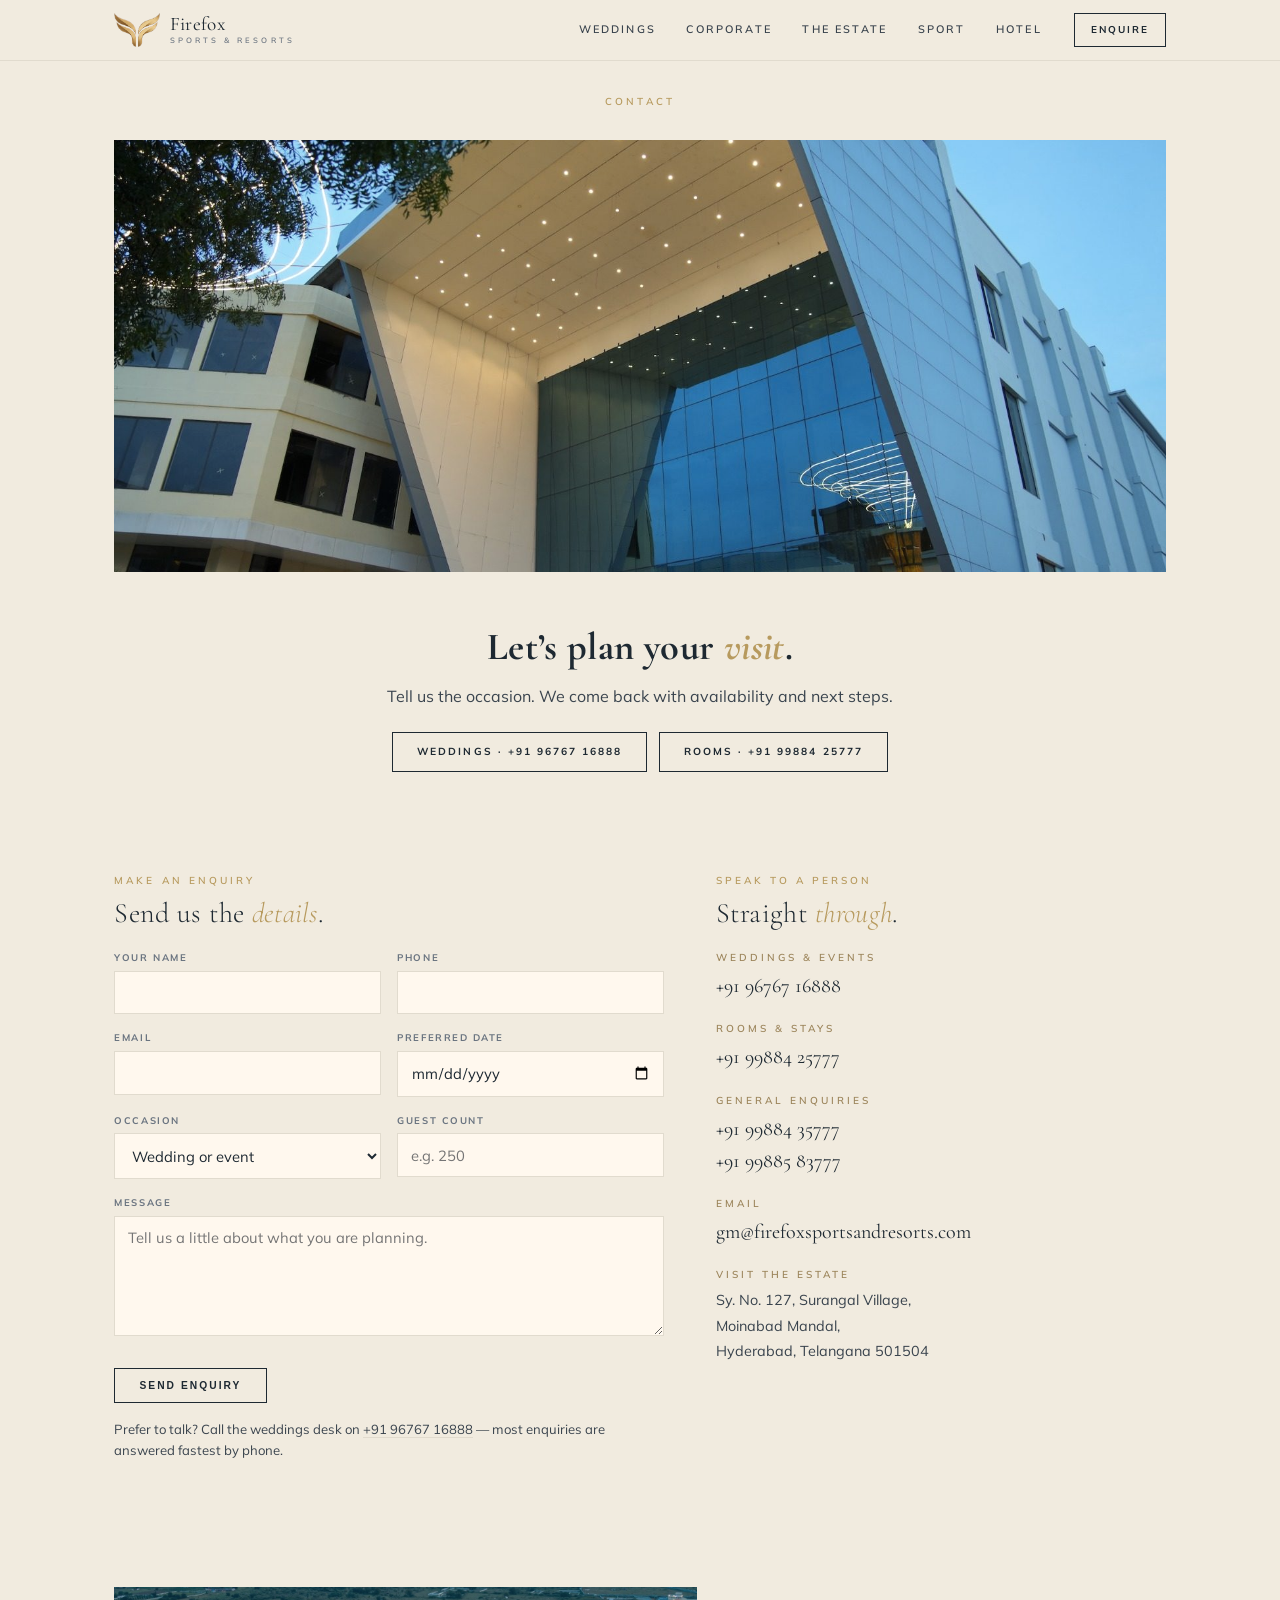
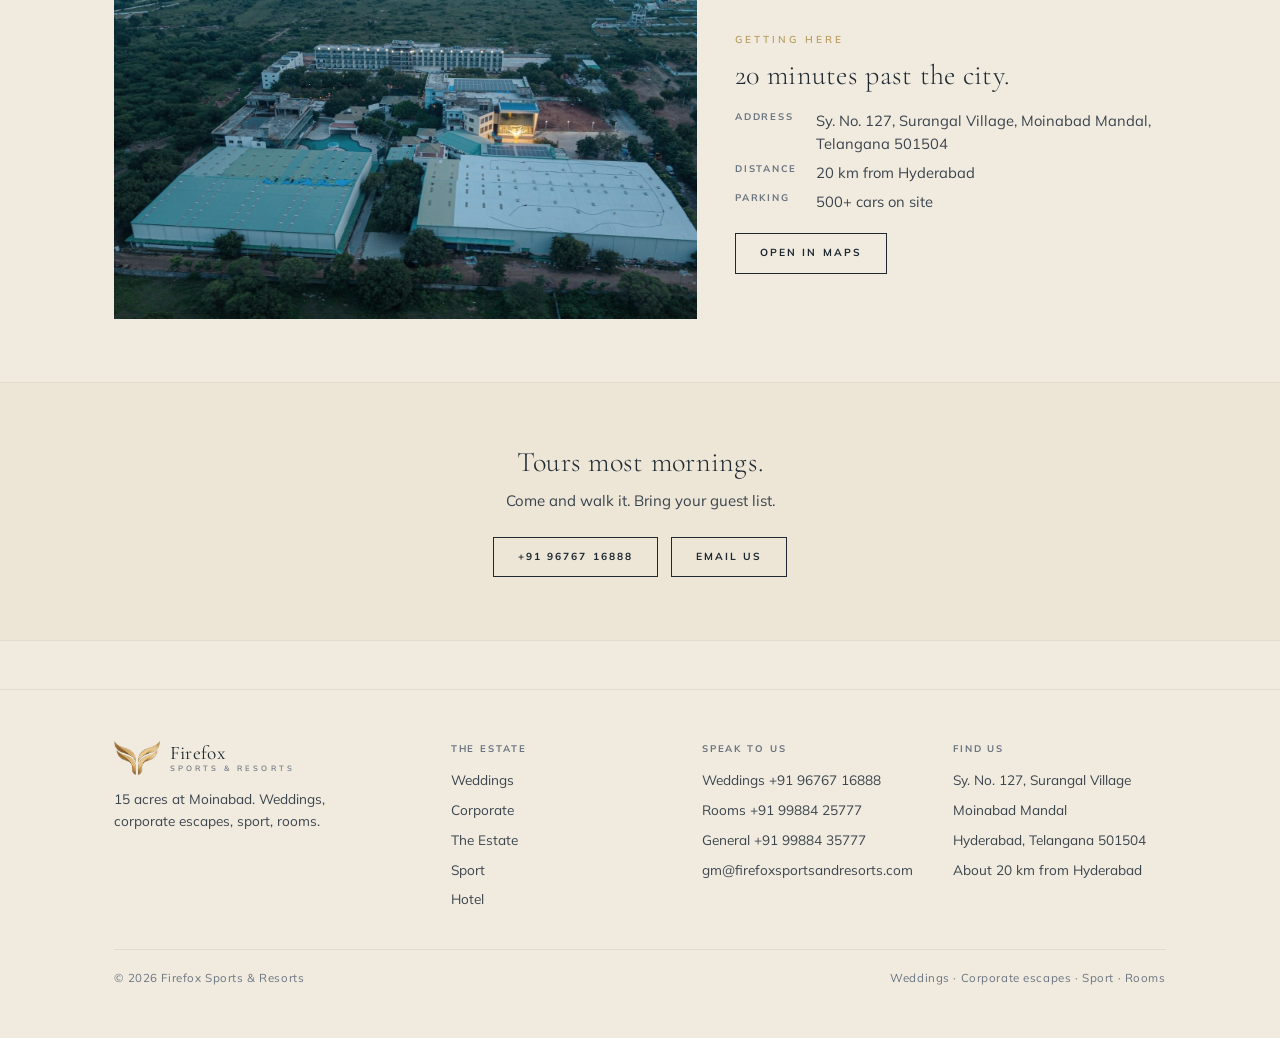
==== contact.html @ 6487f844 "aug 15 update" ====
<!DOCTYPE html><html lang="en-IN"><head>
<meta charset="utf-8"><meta name="viewport" content="width=device-width, initial-scale=1">
<title>Contact &amp; enquire — Firefox Sports &amp; Resorts, Moinabad</title>
<meta name="description" content="Enquire about weddings, corporate escapes, day outings, sport and rooms at Firefox Sports & Resorts, Moinabad — 20 km from Hyderabad. Weddings +91 96767 16888.">
<link rel="preconnect" href="https://fonts.googleapis.com"><link rel="preconnect" href="https://fonts.gstatic.com" crossorigin>
<link href="https://fonts.googleapis.com/css2?family=Cormorant+Garamond:ital,wght@0,300;0,400;0,500;0,600;0,700;1,300;1,400;1,600;1,700&family=Mulish:wght@300;400;500;600;700&display=swap" rel="stylesheet">
<link rel="stylesheet" href="aman.css">
<script type="application/ld+json">
{"@context":"https://schema.org","@type":["LocalBusiness","EventVenue"],"name":"Firefox Sports & Resorts","description":"A 15-acre events estate at Moinabad, 20 km from Hyderabad — weddings and corporate escapes, with 100 rooms and a large indoor sports complex on site.","address":{"@type":"PostalAddress","streetAddress":"Sy. No. 127, Surangal Village","addressLocality":"Moinabad","addressRegion":"Telangana","postalCode":"501504","addressCountry":"IN"},"telephone":"+91 96767 16888","email":"gm@firefoxsportsandresorts.com"}
</script>
</head><body><header><div class="wrap bar">
<a class="brand" href="index.html" aria-label="Firefox Sports and Resorts — home"><img class="logo" src="assets/img/logo.png" alt=""><span class="wm">Firefox<small>Sports &amp; Resorts</small></span></a>
<nav><a href="weddings.html">Weddings</a><a href="corporate.html">Corporate</a><a href="estate.html">The Estate</a><a href="sports.html">Sport</a><a href="hotel.html">Hotel</a></nav>
<a class="enq" href="contact.html">Enquire</a>
</div></header>
<main id="main"><section class="hero wrap">
<span class="eyebrow">Contact</span>
<div class="hero-figure"><img src="assets/img/conv-facade.jpg" alt="The convention centre and the drive into the estate"></div>
<h1>Let&rsquo;s plan your <em>visit</em>.</h1>
<p class="sub">Tell us the occasion. We come back with availability and next steps.</p>
<div class="hero-cta"><a class="btn" href="tel:+919676716888">Weddings &middot; +91 96767 16888</a><a class="btn" href="tel:+919988425777">Rooms &middot; +91 99884 25777</a></div>
</section><section class="contact wrap"><div class="grid">
<div>
<span class="eyebrow">Make an enquiry</span><h2>Send us the <em>details</em>.</h2>
<form class="form" id="enquiry" novalidate>
<div class="frow"><div class="field"><label for="name">Your name</label><input id="name" name="name" type="text" autocomplete="name" required></div><div class="field"><label for="phone">Phone</label><input id="phone" name="phone" type="tel" autocomplete="tel" required></div></div>
<div class="frow"><div class="field"><label for="email">Email</label><input id="email" name="email" type="email" autocomplete="email"></div><div class="field"><label for="date">Preferred date</label><input id="date" name="date" type="date"></div></div>
<div class="frow"><div class="field"><label for="type">Occasion</label><select id="type" name="type"><option>Wedding or event</option><option>Corporate escape</option><option>Day outing</option><option>Sports booking</option><option>Rooms &amp; stay</option><option>Summer camp</option></select></div><div class="field"><label for="guests">Guest count</label><input id="guests" name="guests" type="number" min="1" placeholder="e.g. 250"></div></div>
<div class="field full"><label for="message">Message</label><textarea id="message" name="message" placeholder="Tell us a little about what you are planning."></textarea></div>
<button class="btn" type="submit">Send enquiry</button>
<p class="note" role="status" id="enq-note">Prefer to talk? Call the weddings desk on <a href="tel:+919676716888" style="border-bottom:1px solid var(--line)">+91 96767 16888</a> &mdash; most enquiries are answered fastest by phone.</p>
</form>
</div>
<div>
<span class="eyebrow">Speak to a person</span><h2>Straight <em>through</em>.</h2>
<div class="desks">
<div class="desk"><p class="eyebrow">Weddings &amp; events</p><a href="tel:+919676716888">+91 96767 16888</a></div>
<div class="desk"><p class="eyebrow">Rooms &amp; stays</p><a href="tel:+919988425777">+91 99884 25777</a></div>
<div class="desk"><p class="eyebrow">General enquiries</p><a href="tel:+919988435777">+91 99884 35777</a><a href="tel:+919988583777">+91 99885 83777</a></div>
<div class="desk"><p class="eyebrow">Email</p><a href="mailto:gm@firefoxsportsandresorts.com">gm@firefoxsportsandresorts.com</a></div>
<div class="desk"><p class="eyebrow">Visit the estate</p><span class="val">Sy. No. 127, Surangal Village,<br>Moinabad Mandal,<br>Hyderabad, Telangana 501504</span></div>
</div>
</div>
</div></section><section class="wrap"><div class="where">
<div class="fig"><img src="assets/img/aerial.jpg" alt="The estate seen from the air"></div>
<div class="txt"><span class="eyebrow">Getting here</span><h2>20 minutes past the city.</h2><dl><dt>Address</dt><dd>Sy. No. 127, Surangal Village, Moinabad Mandal, Telangana 501504</dd><dt>Distance</dt><dd>20 km from Hyderabad</dd><dt>Parking</dt><dd>500+ cars on site</dd></dl><a class="btn" href="https://www.google.com/maps/search/?api=1&amp;query=Firefox+Sports+and+Resorts+Moinabad+Hyderabad" target="_blank" rel="noopener">Open in Maps</a></div>
</div></section><section class="enquire"><div class="wrap"><h2>Tours most mornings.</h2><p>Come and walk it. Bring your guest list.</p><div class="cta"><a class="btn" href="tel:+919676716888">+91 96767 16888</a><a class="btn" href="mailto:gm@firefoxsportsandresorts.com">Email us</a></div></div></section></main>
<footer class="foot"><div class="wrap">
<div class="cols">
<div><div class="brand"><img class="logo" src="assets/img/logo.png" alt=""><span class="wm">Firefox<small>Sports &amp; Resorts</small></span></div><p class="tag">15 acres at Moinabad. Weddings, corporate escapes, sport, rooms.</p></div>
<div><h4>The estate</h4><ul><li><a href="weddings.html">Weddings</a></li><li><a href="corporate.html">Corporate</a></li><li><a href="estate.html">The Estate</a></li><li><a href="sports.html">Sport</a></li><li><a href="hotel.html">Hotel</a></li></ul></div>
<div><h4>Speak to us</h4><ul><li>Weddings <a href="tel:+919676716888">+91 96767 16888</a></li><li>Rooms <a href="tel:+919988425777">+91 99884 25777</a></li><li>General <a href="tel:+919988435777">+91 99884 35777</a></li><li><a href="mailto:gm@firefoxsportsandresorts.com">gm@firefoxsportsandresorts.com</a></li></ul></div>
<div><h4>Find us</h4><ul><li>Sy. No. 127, Surangal Village</li><li>Moinabad Mandal</li><li>Hyderabad, Telangana 501504</li><li>About 20 km from Hyderabad</li></ul></div>
</div>
<div class="base"><span>&copy; 2026 Firefox Sports &amp; Resorts</span><span>Weddings &middot; Corporate escapes &middot; Sport &middot; Rooms</span></div>
</div></footer>
<script>
(function(){
 document.querySelectorAll('.spaces').forEach(function(el){
  var d=false,sx=0,sl=0,mv=false;
  el.addEventListener('mousedown',function(e){if(e.button!==0)return;d=true;mv=false;sx=e.pageX;sl=el.scrollLeft;el.style.cursor='grabbing';document.body.style.userSelect='none';});
  document.addEventListener('mousemove',function(e){if(!d)return;var dx=e.pageX-sx;if(Math.abs(dx)>4)mv=true;el.scrollLeft=sl-dx;});
  document.addEventListener('mouseup',function(){if(!d)return;d=false;el.style.cursor='grab';document.body.style.userSelect='';});
  el.addEventListener('click',function(e){if(mv){e.preventDefault();e.stopPropagation();}},true);
  el.addEventListener('dragstart',function(e){e.preventDefault();});
 });
 document.querySelectorAll('.scrollrail').forEach(function(rail){
  var sp=rail.previousElementSibling; if(!sp||!sp.classList.contains('spaces'))return;
  var fill=rail.querySelector('i');
  function upd(){var sw=sp.scrollWidth||1; fill.style.width=Math.min(100,sp.clientWidth/sw*100)+'%'; fill.style.left=(sp.scrollLeft/sw*100)+'%';}
  sp.addEventListener('scroll',upd); window.addEventListener('resize',upd); upd();
 });
})();
</script><script>
(function(){var f=document.getElementById('enquiry');if(!f)return;var note=document.getElementById('enq-note');
f.addEventListener('submit',function(e){e.preventDefault();var g=function(id){var el=document.getElementById(id);return el&&el.value?el.value.trim():'';};
if(!g('name')||!g('phone')){note.textContent='Please add your name and a phone number so we can come back to you.';return;}
var lines=['Name: '+g('name'),'Phone: '+g('phone'),'Email: '+g('email'),'Occasion: '+g('type'),'Preferred date: '+g('date'),'Guest count: '+g('guests'),'',g('message'),'','Sent from the Firefox Sports & Resorts website'];
var subject='Enquiry — '+(g('type')||'Firefox Sports & Resorts')+(g('date')?' — '+g('date'):'');
note.innerHTML='Opening your email app with the details filled in. If nothing happens, call <a href="tel:+919676716888" style="border-bottom:1px solid var(--line)">+91 96767 16888</a>.';
window.location.href='mailto:gm@firefoxsportsandresorts.com?subject='+encodeURIComponent(subject)+'&body='+encodeURIComponent(lines.join('\n'));});})();
</script>
</body></html>
---- aman.css ----
:root{
  --cream:#F1EBDF; --cream-deep:#EDE6D6; --ink:#1E2932; --ink-soft:#3A444E;
  --card:#2F3942; --mist:#6A7480; --gold:#B79A5E; --label:#9C855B; --line:#E1DBCE;
  --serif:'Cormorant Garamond',Georgia,serif; --sans:'Mulish',-apple-system,'Segoe UI',sans-serif;
}
*{box-sizing:border-box}
html{scroll-behavior:smooth}
body{margin:0;background:var(--cream);color:var(--ink);font-family:var(--sans);font-weight:400;line-height:1.6;-webkit-font-smoothing:antialiased}
img{display:block;max-width:100%}
a{color:inherit;text-decoration:none}
.wrap{max-width:1160px;margin-inline:auto;padding-inline:clamp(1.3rem,4.5vw,3.4rem)}
.skip{position:absolute;left:-999px}
.eyebrow{font-size:.63rem;font-weight:600;letter-spacing:.3em;text-transform:uppercase;color:var(--gold)}
h1,h2,h3{font-family:var(--serif);font-weight:300;margin:0;letter-spacing:.01em;color:var(--ink)}
h1{font-size:clamp(1.85rem,3vw,2.55rem);line-height:1.12}
h2{font-size:clamp(1.45rem,2.2vw,1.95rem);line-height:1.18}
h3{font-size:clamp(1.1rem,1.5vw,1.35rem)}
p{margin:0;color:var(--ink-soft);font-size:.94rem}
em{font-style:italic;color:var(--gold)}

/* header */
header{position:sticky;top:0;z-index:20;background:rgba(241,235,223,.92);backdrop-filter:saturate(120%) blur(8px);border-bottom:1px solid var(--line)}
.bar{display:flex;align-items:center;justify-content:space-between;padding-block:.8rem}
.brand{display:flex;align-items:center;gap:.6rem}
.brand .logo{height:34px;width:auto}
.brand .wm{font-family:var(--serif);font-size:1.2rem;letter-spacing:.02em;line-height:1;color:var(--ink)}
.brand .wm small{display:block;font-family:var(--sans);font-size:.48rem;font-weight:600;letter-spacing:.4em;text-transform:uppercase;color:var(--mist);margin-top:.16rem}
nav{display:flex;gap:1.9rem;margin-left:auto}
nav a{font-size:.68rem;font-weight:600;letter-spacing:.2em;text-transform:uppercase;color:var(--ink-soft)}
nav a:hover{color:var(--gold)}
nav a.active{color:var(--gold);border-bottom:1px solid var(--gold);padding-bottom:3px}
.enq{border:1px solid var(--ink);padding:.5rem 1rem;font-size:.62rem;font-weight:700;letter-spacing:.2em;text-transform:uppercase;color:var(--ink);transition:.25s;margin-left:2rem}
.enq:hover{background:var(--ink);color:var(--cream)}

/* buttons + links */
.btn{display:inline-block;border:1px solid var(--ink);padding:.7rem 1.5rem;font-size:.64rem;font-weight:700;letter-spacing:.2em;text-transform:uppercase;color:var(--ink);transition:.25s}
.btn:hover{background:var(--ink);color:var(--cream)}
.disc{align-self:flex-start;padding-top:1.2rem;font-family:var(--sans);font-size:.9rem;font-weight:600;letter-spacing:.005em;color:var(--ink)}
.disc span{display:inline-block;border-bottom:1px solid rgba(38,51,63,.42);padding-bottom:.45rem;transition:.2s}
.disc:hover span{color:var(--gold);border-color:var(--gold)}

/* rhythm */
section{padding-block:clamp(2.4rem,4.2vw,3.7rem)}
.say{text-align:center;padding-block:clamp(1.3rem,2.4vw,1.9rem)}
.say .eyebrow{display:block;margin-bottom:.7rem}
.say h2{max-width:26ch;margin-inline:auto}
.say.wide h2{max-width:none}
.say p{max-width:58ch;margin:.85rem auto 0}

/* hero */
.hero{text-align:center;padding-top:clamp(1.5rem,2.6vw,2.4rem);padding-bottom:clamp(1.8rem,3vw,2.6rem)}
.hero .eyebrow{display:block;margin-bottom:.9rem}
.hero h1{max-width:20ch;margin-inline:auto}
.hero .sub{margin:.9rem auto 0;color:var(--ink-soft);font-size:1rem;max-width:56ch}
.hero-cta{display:flex;gap:.7rem;justify-content:center;flex-wrap:wrap;margin-top:1.4rem}
.hero-figure{margin-top:clamp(1.3rem,2.4vw,1.9rem);margin-bottom:clamp(2.3rem,4.2vw,3.5rem)}
.hero-figure img{width:100%;height:clamp(15rem,38vw,27rem);object-fit:cover}

/* stats bar */
.figures{border-top:1px solid var(--line);border-bottom:1px solid var(--line);padding-block:clamp(1.1rem,1.8vw,1.5rem)}
.figures ul{list-style:none;margin:0;padding:0;display:grid;gap:1rem;text-align:center}
.figures .n{font-family:var(--serif);font-size:clamp(1.6rem,2.3vw,2.15rem);line-height:1;color:var(--ink)}
.figures .l{font-size:.58rem;font-weight:600;letter-spacing:.2em;text-transform:uppercase;color:var(--mist);margin-top:.5rem}

/* stat grid with a note (corporate travel) */
.statgrid{display:grid;gap:clamp(1.4rem,2.5vw,2rem);margin-top:clamp(1.6rem,2.6vw,2.2rem)}
.statgrid .from{font-size:.58rem;font-weight:600;letter-spacing:.2em;text-transform:uppercase;color:var(--mist)}
.statgrid .km{font-family:var(--serif);font-size:clamp(1.5rem,2.1vw,2rem);color:var(--ink);line-height:1.05;margin-top:.25rem}
.statgrid .note{font-size:.86rem;color:var(--ink-soft);margin-top:.4rem}

/* home feature pairs */
.pair2{display:grid;grid-template-columns:1fr 1fr;gap:clamp(1.6rem,3.2vw,2.6rem);align-items:stretch}
.feat{display:flex;flex-direction:column}
.feat .fig img{width:100%;height:clamp(15rem,25vw,21rem);object-fit:cover}
.feat .cap{flex:1;display:flex;flex-direction:column;padding-top:1.15rem}
.feat .cap .lbl{font-size:.63rem;font-weight:600;letter-spacing:.28em;text-transform:uppercase;color:var(--label);margin-bottom:.7rem}
.feat .cap h3{font-size:clamp(1.35rem,1.75vw,1.6rem);font-weight:400;line-height:1.2;margin-bottom:.7rem}
.feat .cap .body{font-family:var(--serif);font-weight:400;font-size:1rem;line-height:1.55;color:var(--card);max-width:48ch}
.feat .cap .disc{margin-top:auto}

/* asymmetric editorial row (single features) */
.duo{display:grid;grid-template-columns:1fr 1fr;gap:clamp(1.6rem,3.4vw,3rem);align-items:center}
.duo+.duo{margin-top:clamp(2.6rem,4.5vw,4rem)}
.duo.flip .fig{order:2}
.duo .fig img{width:100%;height:clamp(16rem,27vw,24rem);object-fit:cover}
.duo .lbl{font-size:.63rem;font-weight:600;letter-spacing:.28em;text-transform:uppercase;color:var(--label);margin-bottom:.7rem}
.duo h3{font-size:clamp(1.4rem,1.8vw,1.66rem);font-weight:400;line-height:1.2;margin-bottom:.7rem}
.duo .body{font-family:var(--serif);font-weight:400;font-size:1.02rem;line-height:1.55;color:var(--card);max-width:46ch}
.duo .disc{display:inline-block;margin-top:.4rem}

/* drag carousel */
.spaces{display:flex;gap:clamp(.9rem,1.6vw,1.35rem);overflow-x:auto;padding-bottom:.7rem;scrollbar-width:none;-ms-overflow-style:none;cursor:grab}
.spaces::-webkit-scrollbar{display:none}
.spaces figure{flex:0 0 clamp(19rem,25vw,23rem);margin:0}
.spaces img{width:100%;height:clamp(17rem,23vw,21rem);object-fit:cover}
.spaces .cap{padding-top:.85rem}
.spaces .cap .lbl{font-size:.58rem;font-weight:600;letter-spacing:.2em;text-transform:uppercase;color:var(--label)}
.spaces .cap h3{margin:.1rem 0 0}
.spaces .cap .m{font-size:.58rem;font-weight:600;letter-spacing:.2em;text-transform:uppercase;color:var(--mist);margin-top:.3rem}
.spaces .cap .desc{margin-top:.4rem;font-size:.9rem}
.grid-head{text-align:center;margin-bottom:clamp(1.6rem,3vw,2.4rem)}
.grid-head .eyebrow{display:block;margin-bottom:.6rem}
.grid-head p{max-width:56ch;margin:.7rem auto 0}

/* getting here */
.where{display:grid;grid-template-columns:1.15fr .85fr;gap:clamp(1.4rem,3vw,2.6rem);align-items:center}
.where .fig img{width:100%;height:clamp(15rem,26vw,22rem);object-fit:cover}
.where .eyebrow{display:block;margin-bottom:.7rem}
.where h2{margin-bottom:1rem}
.where dl{margin:0 0 1.2rem;display:grid;grid-template-columns:auto 1fr;gap:.35rem 1.2rem}
.where dt{font-size:.6rem;font-weight:700;letter-spacing:.18em;text-transform:uppercase;color:var(--mist)}
.where dd{margin:0;font-size:.92rem;color:var(--ink-soft)}

/* occasions grid (light cards) */
.occ-grid{display:grid;grid-template-columns:repeat(2,1fr);gap:clamp(.9rem,1.8vw,1.4rem);margin-top:clamp(1.6rem,2.6vw,2.2rem)}
.occ{border:1px solid var(--line);background:#fff8ee;padding:1.2rem 1.3rem}
.occ h3{font-size:1.2rem;margin-bottom:.4rem}
.occ .sub{font-size:.82rem;color:var(--ink-soft)}

/* facts list */
.facts .head{text-align:center;margin-bottom:clamp(1.4rem,2.6vw,2rem)}
.facts .head .eyebrow{display:block;margin-bottom:.6rem}
.facts .head p{max-width:56ch;margin:.7rem auto 0}
.facts ul{list-style:none;margin:0;padding:0;display:grid;grid-template-columns:repeat(2,1fr);gap:0 clamp(1.4rem,3vw,3rem)}
.facts li{display:flex;justify-content:space-between;gap:1rem;padding:.9rem 0;border-bottom:1px solid var(--line)}
.facts li b{font-family:var(--serif);font-weight:400;font-size:1.15rem;color:var(--ink)}
.facts li span{font-size:.85rem;color:var(--mist);text-align:right;align-self:center}

/* enquire */
.enquire{text-align:center;background:var(--cream-deep);border-top:1px solid var(--line);border-bottom:1px solid var(--line)}
.enquire h2{margin-bottom:.6rem}
.enquire p{margin:0 auto 1.5rem;max-width:46ch}
.enquire .cta{display:inline-flex;gap:.8rem;flex-wrap:wrap;justify-content:center}

/* contact */
.contact .grid{display:grid;grid-template-columns:1.1fr .9fr;gap:clamp(2rem,4vw,3.5rem)}
.contact .eyebrow{display:block;margin-bottom:.5rem}
.contact h2{margin-bottom:1.2rem}
.form .frow{display:grid;grid-template-columns:1fr 1fr;gap:1rem;margin-bottom:1rem}
.form .field{display:flex;flex-direction:column}
.form label{font-size:.6rem;font-weight:700;letter-spacing:.16em;text-transform:uppercase;color:var(--mist);margin-bottom:.35rem}
.form input,.form select,.form textarea{font-family:var(--sans);font-size:.92rem;color:var(--ink);background:#fff8ee;border:1px solid var(--line);padding:.7rem .8rem;border-radius:0}
.form textarea{min-height:120px;resize:vertical;margin-bottom:1rem}
.form .full{margin-bottom:1rem}
.form button{cursor:pointer;background:transparent}
.form .note{font-size:.82rem;color:var(--ink-soft);margin-top:1rem}
.desks{display:grid;gap:1.2rem}
.desk .eyebrow{color:var(--label);margin-bottom:.25rem}
.desk a{display:block;font-family:var(--serif);font-size:1.25rem;color:var(--ink)}
.desk a:hover{color:var(--gold)}
.desk .val{font-size:.9rem;color:var(--ink-soft);line-height:1.5}

/* footer */
footer.foot{border-top:1px solid var(--line);padding-block:clamp(2.4rem,4vw,3.4rem);margin-top:clamp(2rem,4vw,3rem)}
.foot .cols{display:grid;grid-template-columns:1.4fr 1fr 1fr 1fr;gap:clamp(1.5rem,3vw,2.5rem)}
.foot .brand{margin-bottom:.8rem}
.foot .tag{font-size:.85rem;color:var(--ink-soft);max-width:30ch}
.foot h4{font-family:var(--sans);font-size:.6rem;font-weight:700;letter-spacing:.2em;text-transform:uppercase;color:var(--mist);margin:0 0 .8rem}
.foot ul{list-style:none;margin:0;padding:0;display:grid;gap:.5rem}
.foot li,.foot li a{font-size:.85rem;color:var(--ink-soft)}
.foot li a:hover{color:var(--gold)}
.foot .base{display:flex;justify-content:space-between;flex-wrap:wrap;gap:.8rem;margin-top:clamp(1.6rem,3vw,2.4rem);padding-top:1.2rem;border-top:1px solid var(--line)}
.foot .base span{font-size:.72rem;color:var(--mist);letter-spacing:.05em}

/* one light tonal grade on every photo */
.hero-figure img,.spaces img,.duo .fig img,.where .fig img,.feat .fig img{
  filter:saturate(.85) sepia(.03) contrast(.99) brightness(1.02);
}

@media(max-width:820px){
  nav,header .enq{display:none}
  .bar{justify-content:center}
  .pair2,.duo,.duo.flip,.where,.contact .grid{grid-template-columns:1fr;gap:1.6rem}
  .duo .fig,.duo.flip .fig{order:0}
  .occ-grid,.facts ul{grid-template-columns:1fr}
  .form .frow{grid-template-columns:1fr}
  .foot .cols{grid-template-columns:1fr 1fr}
  .spaces figure{flex:0 0 76vw}
  .spaces img{height:clamp(16rem,66vw,22rem)}
  .hero-figure img{height:clamp(14rem,60vw,22rem)}
  .duo .fig img,.where .fig img{height:clamp(15rem,60vw,22rem)}
}

/* --- doc-driven additions (14 Aug) --- */
.lead{margin-bottom:clamp(1.4rem,2.6vw,2rem)}
.lead h2{max-width:none;margin:0;text-align:left}
.lead .eyebrow{display:block;margin-bottom:.6rem}
.lead p{margin-top:.7rem;max-width:62ch}
.lead .disc{display:inline-block;margin-top:1rem;padding-top:0}
.pair--6040{grid-template-columns:1.6fr 1fr}
.trio3{display:grid;grid-template-columns:repeat(3,1fr);gap:clamp(1.4rem,2.6vw,2.2rem)}
.trio3 .feat .fig img{height:clamp(13rem,17vw,15.5rem)}
.trio3 .feat .cap h3{font-size:clamp(1.25rem,1.6vw,1.5rem)}
.scrollrail{position:relative;height:1px;background:var(--line);margin-top:clamp(1.1rem,2vw,1.6rem)}
.scrollrail i{position:absolute;top:0;left:0;height:100%;background:var(--ink)}
@media(max-width:820px){ .pair--6040,.trio3{grid-template-columns:1fr} }

/* --- doc round 2: dimensions --- */
section{padding-block:clamp(2.9rem,4.9vw,4.4rem)}          /* slightly bigger gaps between sections */
.disc{font-size:.78rem}                                    /* smaller "Discover" link text */
.disc span{padding-bottom:.4rem}
.spaces figure{flex:0 0 clamp(21rem,28vw,26rem)}           /* bigger gallery photos */
.spaces img{height:clamp(19rem,26vw,24rem)}
.trio3{gap:clamp(2.2rem,3.8vw,3.4rem)}                     /* match Aman "Destinations" 3-up */
.trio3 .feat .fig img{height:clamp(20rem,28vw,26rem)}       /* tall images like the reference */
.trio3 .feat .cap h3{font-size:clamp(1.3rem,1.7vw,1.55rem)}
.trio3 .feat .cap .body{font-size:.98rem}
@media(max-width:820px){ .trio3 .feat .fig img{height:clamp(17rem,58vw,22rem)} .spaces img{height:clamp(17rem,66vw,23rem)} }

/* --- doc round 3: hero eyebrow-below + seasonal experiences --- */
.eyebrow--below{display:block;margin-top:1rem;white-space:nowrap;color:var(--label)}
.seasonal{display:grid;grid-template-columns:.72fr 2fr;gap:clamp(1.6rem,3.6vw,3.4rem);align-items:start}
.seasonal.flip{grid-template-columns:2fr .72fr}
.seasonal.flip .seasonal-intro{order:2;text-align:right}
.seasonal.flip .seasonal-rail{order:1}
.seasonal-rail{min-width:0}
.seasonal-intro .eyebrow{display:block;margin-bottom:.8rem}
.seasonal-intro h2{margin-bottom:1rem}
.seasonal-intro p{color:var(--ink-soft);max-width:34ch}
.seasonal.flip .seasonal-intro p{margin-left:auto}
.seasonal .spaces .cap h3{font-family:var(--serif);font-weight:400;font-size:clamp(1.15rem,1.5vw,1.4rem);margin-top:.25rem}
@media(max-width:820px){
  .seasonal,.seasonal.flip{grid-template-columns:1fr;gap:1.3rem}
  .seasonal.flip .seasonal-intro,.seasonal.flip .seasonal-rail{order:0}
  .seasonal.flip .seasonal-intro{text-align:left}
  .seasonal.flip .seasonal-intro p{margin-left:0}
}

/* --- doc round 4: smaller 'More than just a Hall' intro + spacing --- */
.grid-head p{font-size:.82rem;line-height:1.7;margin-top:1.5rem;margin-bottom:1.2rem;max-width:52ch}
.grid-head{margin-bottom:clamp(2.2rem,3.8vw,3rem)}

/* --- doc round 5: home title on one line --- */
.hero h1.oneline{max-width:none;white-space:nowrap}
@media(max-width:820px){ .hero h1.oneline{font-size:clamp(1rem,5vw,1.85rem)} }

/* --- doc round 6: cross-page consistency (bold lead title + unified intro text) --- */
.hero h1{font-weight:700}
.say p,.lead p,.facts .head p{font-size:.82rem;line-height:1.7}
.grid-head p{font-size:.82rem}

/* --- doc round 7: stats bar wraps on mobile (override inline column count) --- */
@media(max-width:820px){ .figures ul{grid-template-columns:repeat(3,1fr)!important;gap:1.2rem 1rem} }
@media(max-width:520px){ .figures ul{grid-template-columns:repeat(2,1fr)!important} }

/* --- doc round 8: home hero spacing + weddings heading --- */
.hero--titlelead{padding-top:clamp(3.2rem,5.2vw,4.8rem);padding-bottom:clamp(.5rem,1vw,.9rem)}
.hero--titlelead + section{padding-top:clamp(.9rem,1.8vw,1.5rem)}
.figures + .say{padding-top:clamp(3.4rem,5.5vw,5rem)}

/* --- doc round 9: corporate duo — bigger photos + right-justified first row --- */
.duo--corp .duo .fig img{height:clamp(19rem,32vw,28rem)}
.duo--corp .duo:first-child .txt{text-align:right}
.duo--corp .duo:first-child .txt .body{margin-left:auto}
@media(max-width:820px){
  .duo--corp .duo .fig img{height:clamp(18rem,64vw,25rem)}
  .duo--corp .duo:first-child .txt{text-align:left}
  .duo--corp .duo:first-child .txt .body{margin-left:0}
}

/* --- doc round 10: home venues carousel -> Aman "destinations" look --- */
.venues-tall .spaces figure{flex:0 0 clamp(20rem,26vw,24rem)}
.venues-tall .spaces img{height:clamp(25rem,35vw,33rem)}
.venues-tall .spaces .cap{padding-top:1rem}
.venues-tall .spaces .cap .lbl{color:var(--label)}
.venues-tall .spaces .cap h3{font-family:var(--serif);font-weight:400;font-size:clamp(1.3rem,1.7vw,1.6rem);margin:.35rem 0 0}
.venues-tall .spaces .cap .desc{margin-top:.6rem;font-size:.9rem;line-height:1.6;color:var(--ink-soft)}
@media(max-width:820px){ .venues-tall .spaces figure{flex:0 0 74vw} .venues-tall .spaces img{height:clamp(22rem,92vw,30rem)} }

/* --- doc round 11: corporate hero 2-line, getting-here spacing, wider bottom photos --- */
.hero--titlefirst h1{max-width:34ch}
.sec--space-top{margin-top:clamp(1.6rem,3.2vw,2.8rem)}
.duo--corp .duo{grid-template-columns:1.3fr .7fr}
.duo--corp .duo.flip{grid-template-columns:.7fr 1.3fr}
@media(max-width:820px){ .duo--corp .duo,.duo--corp .duo.flip{grid-template-columns:1fr} }

/* --- doc round 12: seasonal card descriptions --- */
.seasonal .spaces .cap .desc{margin-top:.45rem;font-size:.86rem;line-height:1.55;color:var(--ink-soft)}

/* --- doc round 13: sports fine-tune --- */
.fig--spaced{margin-bottom:clamp(1.8rem,3.4vw,3rem)}
.seasonal .spaces figure.wide{flex:0 0 clamp(28rem,42vw,40rem)}

/* --- doc round 14: narrow the corporate hero image --- */
.hero--titlefirst .hero-figure{max-width:860px;margin-inline:auto}
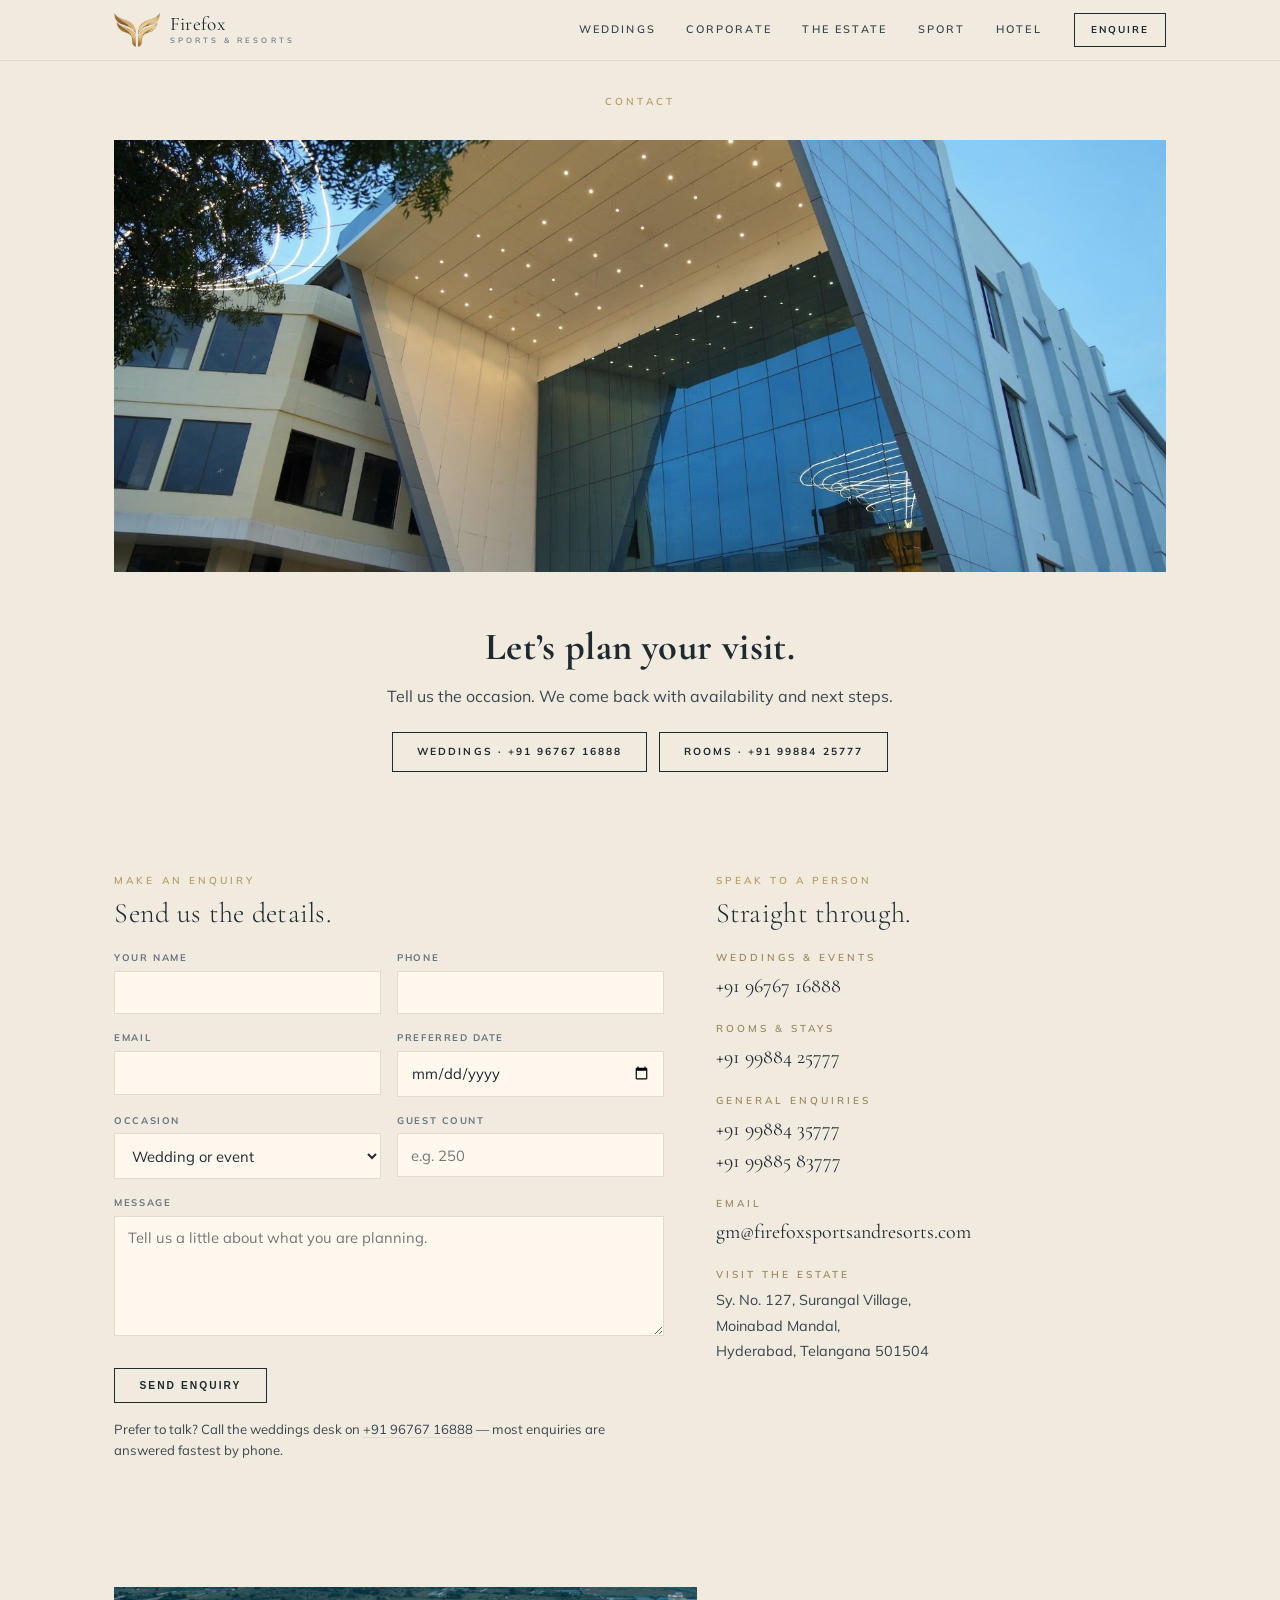
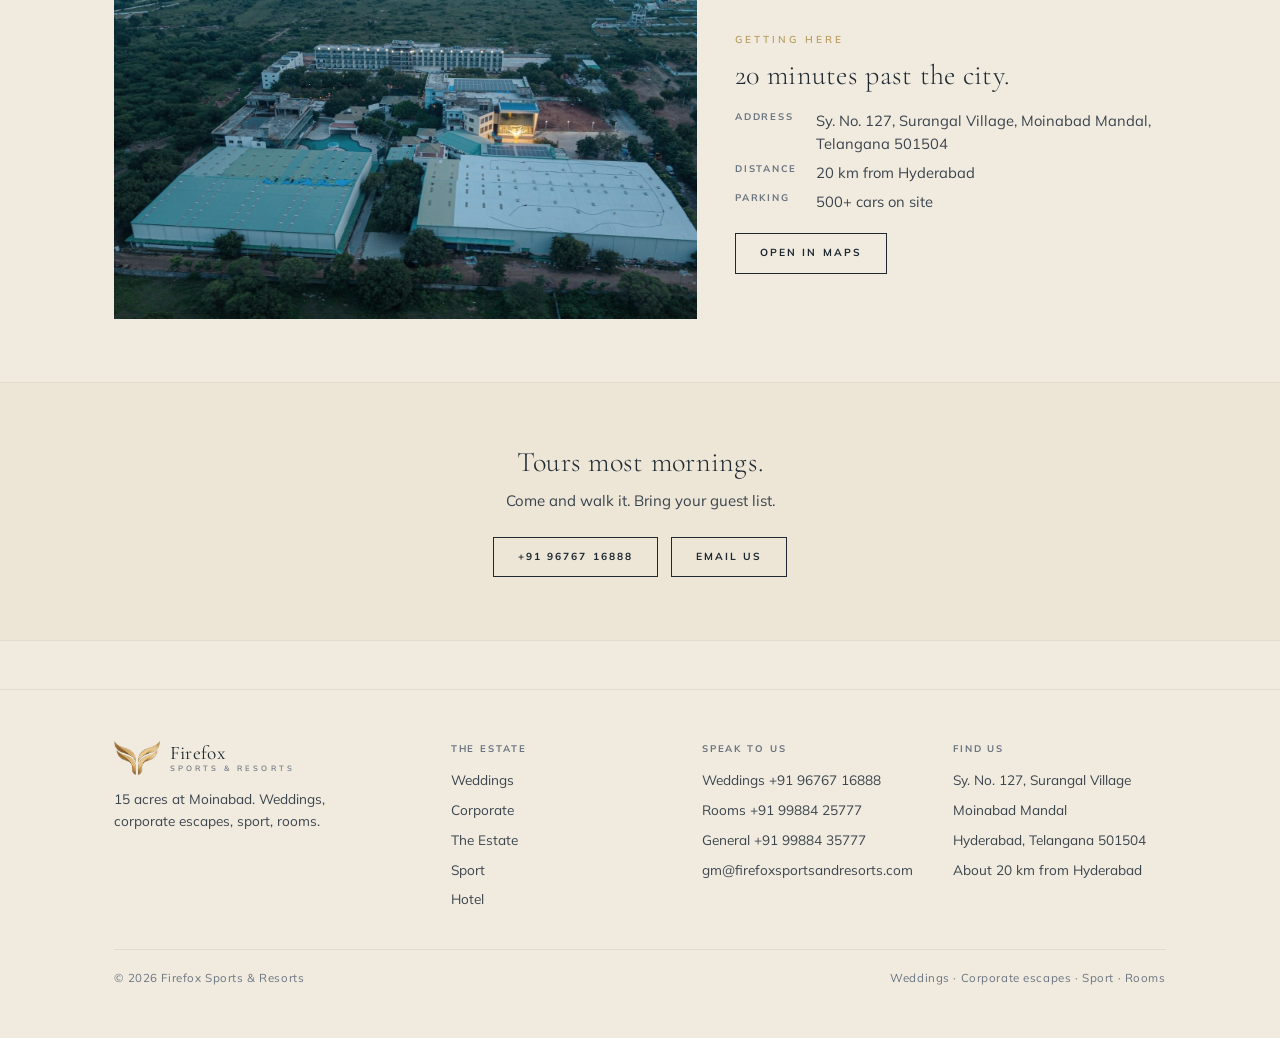
==== commit b4a08816: "aug 15 update 2" ====
--- a/contact.html
+++ b/contact.html
@@ -10,7 +10,9 @@
 </script>
 </head><body><header><div class="wrap bar">
 <a class="brand" href="index.html" aria-label="Firefox Sports and Resorts — home"><img class="logo" src="assets/img/logo.png" alt=""><span class="wm">Firefox<small>Sports &amp; Resorts</small></span></a>
-<nav><a href="weddings.html">Weddings</a><a href="corporate.html">Corporate</a><a href="estate.html">The Estate</a><a href="sports.html">Sport</a><a href="hotel.html">Hotel</a></nav>
+<input type="checkbox" id="navtoggle" class="navtoggle" hidden>
+<label for="navtoggle" class="burger" aria-label="Menu"><span></span><span></span><span></span></label>
+<nav><a href="weddings.html">Weddings</a><a href="corporate.html">Corporate</a><a href="estate.html">The Estate</a><a href="sports.html">Sport</a><a href="hotel.html">Hotel</a><a class="enq-m" href="contact.html">Enquire</a></nav>
 <a class="enq" href="contact.html">Enquire</a>
 </div></header>
 <main id="main"><section class="hero wrap">
--- a/aman.css
+++ b/aman.css
@@ -17,7 +17,7 @@
 h2{font-size:clamp(1.45rem,2.2vw,1.95rem);line-height:1.18}
 h3{font-size:clamp(1.1rem,1.5vw,1.35rem)}
 p{margin:0;color:var(--ink-soft);font-size:.94rem}
-em{font-style:italic;color:var(--gold)}
+em{font-style:normal;color:inherit}
 
 /* header */
 header{position:sticky;top:0;z-index:20;background:rgba(241,235,223,.92);backdrop-filter:saturate(120%) blur(8px);border-bottom:1px solid var(--line)}
@@ -284,3 +284,27 @@
 
 /* --- doc round 14: narrow the corporate hero image --- */
 .hero--titlefirst .hero-figure{max-width:860px;margin-inline:auto}
+
+/* --- doc round 15: mobile navigation menu --- */
+.burger,.enq-m{display:none}
+@media(max-width:820px){
+  .burger{display:flex;flex-direction:column;gap:5px;cursor:pointer;padding:6px;margin-left:auto}
+  .burger span{display:block;width:24px;height:2px;background:var(--ink);transition:.3s}
+  nav{display:none;position:absolute;top:100%;left:0;right:0;flex-direction:column;gap:0;margin:0;padding:.4rem 0;background:rgba(241,235,223,.98);backdrop-filter:saturate(120%) blur(8px);border-bottom:1px solid var(--line);box-shadow:0 10px 24px rgba(0,0,0,.08)}
+  .navtoggle:checked ~ nav{display:flex}
+  nav a{padding:.95rem clamp(1.3rem,4.5vw,3.4rem);font-size:.82rem;letter-spacing:.14em;border-bottom:1px solid var(--line)}
+  nav a:last-child{border-bottom:none}
+  .enq-m{display:block;color:var(--gold)}
+  .navtoggle:checked ~ .burger span:nth-child(1){transform:translateY(7px) rotate(45deg)}
+  .navtoggle:checked ~ .burger span:nth-child(2){opacity:0}
+  .navtoggle:checked ~ .burger span:nth-child(3){transform:translateY(-7px) rotate(-45deg)}
+}
+
+/* --- doc round 16: home feature-card descriptions in the sans (Mulish) intro font --- */
+.pair2 .feat .cap .body{font-family:var(--sans);font-size:.82rem;line-height:1.65}
+
+/* --- doc round 17: home small text weight to match the Discover link (600) --- */
+.p-home .feat .cap .body,.p-home .lead p,.p-home .say p,.p-home .grid-head p,.p-home .facts .head p,.p-home .spaces .cap .desc{font-weight:400}
+
+/* --- FINAL type direction: serif headings, sans small descriptions at Regular weight, no gold --- */
+.feat .cap .body,.trio3 .feat .cap .body,.duo .body{font-family:var(--sans);font-weight:400}
